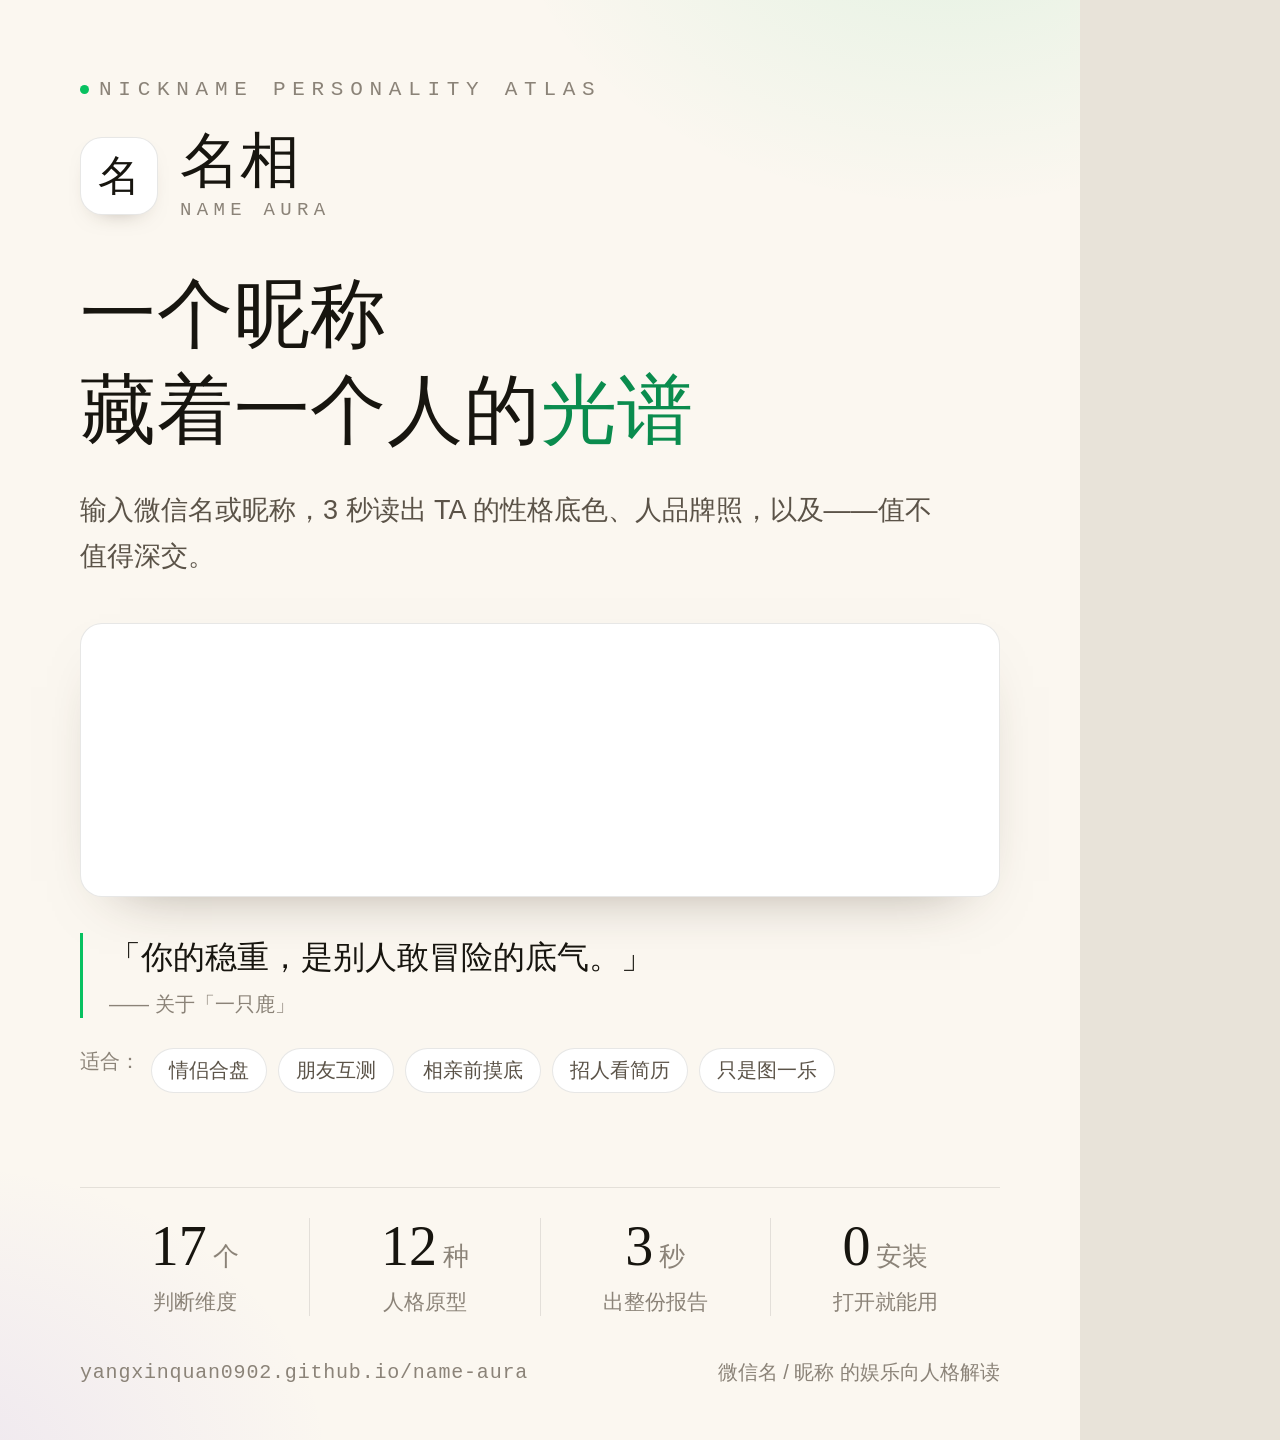
==== promo/cards.html @ cc82b059 "chore: 加入宣传图源文件与生成脚本 - promo/cards.html 六张 1080x1440 宣传图版式 - promo/cap2.js 把结果页单张卡片克隆渲染，避免页面留白 - pro" ====
<!DOCTYPE html>
<html lang="zh-CN">
<head>
<meta charset="UTF-8">
<title>名相 · 宣传图</title>
<link rel="stylesheet" href="promo.css">
</head>
<body>

<section class="card" id="c1">
  <p class="eyebrow"><span class="dot"></span>NICKNAME PERSONALITY ATLAS</p>
  <div class="brandrow" style="margin-top:30px">
    <div class="brandmark">名</div>
    <div class="brandtxt"><b>名相</b><i>NAME AURA</i></div>
  </div>

  <h1 class="h1" style="margin-top:46px">一个昵称<br>藏着一个人的<em>光谱</em></h1>
  <p class="sub" style="margin-top:28px;max-width:860px">输入微信名或昵称，3 秒读出 TA 的性格底色、人品牌照，以及——值不值得深交。</p>

  <div class="shot" style="width:920px;height:274px;margin-top:44px">
    <div class="shot-in" style="--k:.8846"><img src="assets/hero.png" alt=""></div>
  </div>

  <div style="margin-top:36px;padding-left:26px;border-left:3px solid var(--green)">
    <p style="font-family:var(--serif);font-size:32px;line-height:1.5;color:var(--ink)">「你的稳重，是别人敢冒险的底气。」</p>
    <p style="font-size:20px;color:var(--ink3);margin-top:10px">—— 关于「一只鹿」</p>
  </div>

  <div style="margin-top:30px;display:flex;gap:11px;flex-wrap:wrap">
    <span style="font-size:20px;color:var(--ink3)">适合：</span>
    <span style="font-size:20px;color:var(--ink2);background:#fff;border:1px solid var(--line);border-radius:999px;padding:8px 17px">情侣合盘</span>
    <span style="font-size:20px;color:var(--ink2);background:#fff;border:1px solid var(--line);border-radius:999px;padding:8px 17px">朋友互测</span>
    <span style="font-size:20px;color:var(--ink2);background:#fff;border:1px solid var(--line);border-radius:999px;padding:8px 17px">相亲前摸底</span>
    <span style="font-size:20px;color:var(--ink2);background:#fff;border:1px solid var(--line);border-radius:999px;padding:8px 17px">招人看简历</span>
    <span style="font-size:20px;color:var(--ink2);background:#fff;border:1px solid var(--line);border-radius:999px;padding:8px 17px">只是图一乐</span>
  </div>

  <div class="stats" style="margin-top:auto;margin-bottom:124px">
    <div class="stat"><b>17<i>个</i></b><span>判断维度</span></div>
    <div class="stat"><b>12<i>种</i></b><span>人格原型</span></div>
    <div class="stat"><b>3<i>秒</i></b><span>出整份报告</span></div>
    <div class="stat"><b>0<i>安装</i></b><span>打开就能用</span></div>
  </div>

  <div class="foot"><span class="url">yangxinquan0902.github.io/name-aura</span><span>微信名 / 昵称 的娱乐向人格解读</span></div>
</section>

<section class="card" id="c2">
  <p class="eyebrow"><span class="dot"></span>17 DIMENSIONS</p>
  <h2 class="h2" style="margin-top:22px;font-size:50px">不是一句「你很好」<br>是把 17 个维度<em style="font-style:normal;color:var(--green-d)">分开看</em></h2>
  <p class="tagline" style="margin-top:20px">每一份报告都给出具体百分比，而不是一个笼统的标签。</p>

  <div style="margin-top:22px">
    <div class="dimrow">
      <div>
        <h3><span class="no">01</span>DISC 四象</h3>
        <div class="keys"><b>主导力 D</b><b>感染力 I</b><b>稳定力 S</b><b>严谨力 C</b></div>
        <p>看的是你跟世界打交道的方式。主导维度会被明显拉开，不会四个人各占 25%。</p>
      </div>
      <div class="dimshots">
        <div class="shot" style="width:470px;height:108px">
          <div class="shot-in" style="--k:.4519"><img src="assets/disc.png" alt=""></div>
        </div>
      </div>
    </div>

    <div class="dimrow">
      <div>
        <h3><span class="no">02</span>大五人格</h3>
        <div class="keys"><b>开放性</b><b>尽责性</b><b>外向性</b><b>宜人性</b><b>稳定性</b></div>
        <p>雷达图呈现，越靠外越明显。五条轴一起看，才知道一个人的「形状」。</p>
      </div>
      <div class="dimshots">
        <div class="shot" style="width:470px;height:158px">
          <div class="shot-in" style="--k:.4519"><img src="assets/radar.png" alt=""></div>
        </div>
      </div>
    </div>

    <div class="dimrow">
      <div>
        <h3><span class="no">03</span>人品牌照</h3>
        <div class="keys"><b>真诚度</b><b>靠谱指数</b><b>共情力</b><b>边界感</b><b>担当力</b></div>
        <p>能不能深交主要看这五项。它不夸你聪明，只回答「敢不敢把后背交给你」。</p>
      </div>
      <div class="dimshots">
        <div class="shot" style="width:470px;height:150px">
          <div class="shot-in" style="--k:.4519"><img src="assets/moral.png" alt=""></div>
        </div>
      </div>
    </div>

    <div class="dimrow">
      <div>
        <h3><span class="no">04</span>深交潜力</h3>
        <div class="keys"><b>灵魂浓度</b><b>长期主义</b><b>治愈力</b><b>有趣指数</b></div>
        <p>四个指标合成一个「深交指数」，直接给结论：值得投入长期关系，还是先做点头之交。</p>
      </div>
      <div class="dimshots">
        <div class="shot" style="width:470px;height:132px">
          <div class="shot-in" style="--k:.4519"><img src="assets/deep.png" alt=""></div>
        </div>
      </div>
    </div>
  </div>

  <div class="foot"><span class="url">综合魅力值 70–99 · S / A+ / A / B+ / B 五档</span><span>2 / 6</span></div>
</section>

<section class="card" id="c3">
  <p class="eyebrow"><span class="dot"></span>12 ARCHETYPES</p>
  <h2 class="h2" style="margin-top:26px;font-size:56px">主导 × 次要<br>长成<em style="font-style:normal;color:var(--green-d)">你的那一种</em></h2>
  <p class="tagline" style="margin-top:20px">DISC 的主导与次要维度相乘，得到 12 种原型。每种都有自己的动物、关键词和金句。</p>

  <div class="grid12" style="margin-top:38px">
    <div class="arch"><i>🐎</i><b>破晓的光</b><span>D · I</span></div>
    <div class="arch"><i>🎆</i><b>人间烟花</b><span>I · D</span></div>
    <div class="arch"><i>🐂</i><b>沉默的推土机</b><span>D · S</span></div>
    <div class="arch"><i>🐧</i><b>温柔的扩音器</b><span>I · S</span></div>
    <div class="arch"><i>🦅</i><b>冷焰</b><span>D · C</span></div>
    <div class="arch"><i>🦉</i><b>会发光的观察者</b><span>I · C</span></div>
    <div class="arch"><i>🐻</i><b>靠山</b><span>S · D</span></div>
    <div class="arch"><i>🐶</i><b>人形充电宝</b><span>S · I</span></div>
    <div class="arch"><i>🐢</i><b>安静的秩序</b><span>S · C</span></div>
    <div class="arch"><i>🦊</i><b>冷静的操盘手</b><span>C · D</span></div>
    <div class="arch"><i>🐈</i><b>藏在细节里的浪漫</b><span>C · I</span></div>
    <div class="arch"><i>🦌</i><b>守夜人</b><span>C · S</span></div>
  </div>

  <div style="margin-top:38px;background:#fff;border:1px solid var(--line);border-radius:20px;padding:34px 36px">
    <p style="font-family:var(--mono);font-size:19px;letter-spacing:.14em;color:var(--green-d)">每种原型都附带</p>
    <div style="display:flex;gap:14px;margin-top:20px;flex-wrap:wrap">
      <span style="font-size:23px;color:var(--ink2);background:var(--paper);border:1px solid var(--line);border-radius:999px;padding:10px 20px">天赋三连</span>
      <span style="font-size:23px;color:var(--ink2);background:var(--paper);border:1px solid var(--line);border-radius:999px;padding:10px 20px">可爱的小钝角</span>
      <span style="font-size:23px;color:var(--ink2);background:var(--paper);border:1px solid var(--line);border-radius:999px;padding:10px 20px">压力下的反应</span>
      <span style="font-size:23px;color:var(--ink2);background:var(--paper);border:1px solid var(--line);border-radius:999px;padding:10px 20px">适合深交的人</span>
      <span style="font-size:23px;color:var(--ink2);background:var(--paper);border:1px solid var(--line);border-radius:999px;padding:10px 20px">最佳拍档</span>
    </div>
  </div>

  <div style="margin-top:auto;margin-bottom:118px;padding-left:26px;border-left:3px solid var(--green-d)">
    <p style="font-family:var(--serif);font-size:31px;line-height:1.5">「世界很吵，你把日子过成一条直线。」</p>
    <p style="font-size:20px;color:var(--ink3);margin-top:10px">—— 安静的秩序 · 守序者的金句</p>
  </div>

  <div class="foot"><span class="url">按昵称生成，同一昵称永远同一结果</span><span>3 / 6</span></div>
</section>

<section class="card" id="c4">
  <p class="eyebrow"><span class="dot"></span>INTERACTION</p>
  <h2 class="h2" style="margin-top:26px;font-size:56px">5 个细节<br>让人想<em style="font-style:normal;color:var(--green-d)">玩第二遍</em></h2>

  <div style="display:grid;grid-template-columns:440px 1fr;gap:46px;margin-top:40px;align-items:start">
    <div>
      <div class="shot" style="width:440px;height:462px">
        <div class="shot-in" style="--k:.88;--x:-290px;--y:-186px"><img src="assets/scan.png" alt=""></div>
      </div>
      <p style="font-size:20px;color:var(--ink3);margin-top:16px;text-align:center">真实扫描界面：6 步逐条打勾</p>
    </div>

    <div class="plays">
      <div class="play"><div class="pn">01</div><div><b>全屏扫描，6 步打勾</b><p>不是转圈的假 loading，是逐步完成的解读，每一步都在说「我在读什么」。</p></div></div>
      <div class="play"><div class="pn">02</div><div><b>分数滚动，雷达生长</b><p>数字从 0 滚到结果，雷达图逐点撑开，像真的在做一次测量。</p></div></div>
      <div class="play"><div class="pn">03</div><div><b>点小动物会说话</b><p>戳一下原型形象，它会蹦一下，然后悄悄告诉你一句只属于你的话。</p></div></div>
      <div class="play"><div class="pn">04</div><div><b>「再夸我一句」</b><p>点一次换一句彩虹屁，情绪价值给到饱。分数够高还会撒花。</p></div></div>
      <div class="play" style="border-bottom:0"><div class="pn">05</div><div><b>一键生成人格卡</b><p>750×1180 分享图，Canvas 手绘，直接存相册，发朋友圈不用二次编辑。</p></div></div>
    </div>
  </div>

  <div style="margin-top:34px;display:flex;gap:14px;flex-wrap:wrap">
    <span style="font-size:22px;color:var(--ink2);background:#fff;border:1px solid var(--line);border-radius:999px;padding:10px 20px">🎉 高分撒花</span>
    <span style="font-size:22px;color:var(--ink2);background:#fff;border:1px solid var(--line);border-radius:999px;padding:10px 20px">🖼 人格卡下载</span>
    <span style="font-size:22px;color:var(--ink2);background:#fff;border:1px solid var(--line);border-radius:999px;padding:10px 20px">📋 复制文字报告</span>
    <span style="font-size:22px;color:var(--ink2);background:#fff;border:1px solid var(--line);border-radius:999px;padding:10px 20px">💞 双人合盘</span>
    <span style="font-size:22px;color:var(--ink2);background:#fff;border:1px solid var(--line);border-radius:999px;padding:10px 20px">🔗 ?n=昵称 直达</span>
  </div>

  <div class="foot"><span class="url">扫描动画 / 撒花 / 彩虹屁 / 分享卡 / 双人合盘</span><span>4 / 6</span></div>
</section>

<section class="card" id="c5">
  <p class="eyebrow"><span class="dot"></span>CASE STUDIES</p>
  <h2 class="h2" style="margin-top:26px;font-size:56px">真跑出来的四份报告</h2>
  <p class="tagline" style="margin-top:18px">下面每个分数、每个原型都由昵称真实生成，可以照着输入验证。</p>

  <div style="display:flex;flex-direction:column;gap:18px;margin-top:34px">
    <div class="case">
      <div class="sc" style="background:conic-gradient(#07C160 0 86%,#EFEAE0 0)"><b>86</b></div>
      <div>
        <div class="nm"><em>🐢</em>一只鹿</div>
        <div class="ar">安静的秩序 · A 稳定发光</div>
        <div class="meta"><s>主导 S 42%</s><s>深交指数 83</s><s>秩序感 · 长情 · 细节控</s></div>
      </div>
    </div>

    <div class="case">
      <div class="sc" style="background:conic-gradient(#07C160 0 88%,#EFEAE0 0)"><b>88</b></div>
      <div>
        <div class="nm"><em>🐎</em>不吃香菜</div>
        <div class="ar">破晓的光 · A 稳定发光</div>
        <div class="meta"><s>主导 D 37%</s><s>深交指数 86</s><s>行动派 · 天生的召集人</s></div>
      </div>
    </div>

    <div class="case">
      <div class="sc" style="background:conic-gradient(#07C160 0 88%,#EFEAE0 0)"><b>88</b></div>
      <div>
        <div class="nm"><em>🐈</em>Luna</div>
        <div class="ar">藏在细节里的浪漫 · A 稳定发光</div>
        <div class="meta"><s>主导 C 39%</s><s>深交指数 83</s><s>细腻 · 慢热的深情</s></div>
      </div>
    </div>

    <div class="case">
      <div class="sc" style="background:conic-gradient(#07C160 0 78%,#EFEAE0 0)"><b>78</b></div>
      <div>
        <div class="nm"><em>🐶</em>老张</div>
        <div class="ar">人形充电宝 · B 慢热型宝藏</div>
        <div class="meta"><s>主导 S 33%</s><s>深交指数 78</s><s>治愈系 · 默默的热情</s></div>
      </div>
    </div>
  </div>

  <div style="margin-top:auto;margin-bottom:124px;background:#fff;border:1px solid var(--line);border-radius:18px;padding:26px 30px;display:flex;gap:20px;align-items:center">
    <span style="font-family:var(--mono);font-size:19px;color:var(--green-d);letter-spacing:.1em;white-space:nowrap">稳定可复现</span>
    <span style="font-size:22px;color:var(--ink2);line-height:1.6">同一昵称永远得到同一份结果：哈希 + 种子随机，刷新一百次也不会变脸。</span>
  </div>

  <div class="foot"><span class="url">娱乐向解读，不对应任何真实测评结论</span><span>5 / 6</span></div>
</section>

<section class="card" id="c6">
  <p class="eyebrow"><span class="dot"></span>DUO MODE</p>
  <h2 class="h2" style="margin-top:26px;font-size:56px">两个人的名字<br>两种<em style="font-style:normal;color:var(--purple)">节奏</em></h2>
  <p class="tagline" style="margin-top:18px">把两段光谱放在一起，看到你们相处的形状。</p>

  <div class="shot" style="width:920px;height:244px;margin-top:34px">
    <div class="shot-in" style="--k:1;--x:-95px;--y:-588px"><img src="assets/duo.png" alt=""></div>
  </div>

  <div style="display:grid;grid-template-columns:repeat(3,1fr);gap:18px;margin-top:30px">
    <div style="background:#fff;border:1px solid var(--line);border-radius:16px;padding:24px">
      <b style="font-size:24px">你们的高光时刻</b>
      <p style="font-size:20px;color:var(--ink2);margin-top:10px;line-height:1.55">一个眼神就能接住彼此的梗。</p>
    </div>
    <div style="background:#fff;border:1px solid var(--line);border-radius:16px;padding:24px">
      <b style="font-size:24px">需要留意的地方</b>
      <p style="font-size:20px;color:var(--ink2);margin-top:10px;line-height:1.55">同频也可能是同盲区，得有人先出来。</p>
    </div>
    <div style="background:#fff;border:1px solid var(--line);border-radius:16px;padding:24px">
      <b style="font-size:24px">一句实话</b>
      <p style="font-size:20px;color:var(--ink2);margin-top:10px;line-height:1.55">留一点点不同给对方。</p>
    </div>
  </div>

  <div style="margin-top:34px;display:grid;grid-template-columns:repeat(3,1fr);gap:18px">
    <div style="border-left:3px solid var(--green);padding-left:18px">
      <b style="font-family:var(--mono);font-size:26px;color:var(--green-d)">90+</b>
      <p style="font-size:21px;color:var(--ink2);margin-top:6px">同频共振 · 不用解释就懂</p>
    </div>
    <div style="border-left:3px solid var(--purple);padding-left:18px">
      <b style="font-family:var(--mono);font-size:26px;color:var(--purple)">75–89</b>
      <p style="font-size:21px;color:var(--ink2);margin-top:6px">互补型 · 各有所长</p>
    </div>
    <div style="border-left:3px solid #C9A227;padding-left:18px">
      <b style="font-family:var(--mono);font-size:26px;color:#8A6D1F">60–74</b>
      <p style="font-size:21px;color:var(--ink2);margin-top:6px">节奏不同 · 需要磨合</p>
    </div>
  </div>

  <div class="steps" style="margin-top:auto;margin-bottom:128px">
    <div class="step"><b>STEP 01</b><h4>输入昵称</h4><p>微信名、备注名、外号都算。</p></div>
    <div class="step"><b>STEP 02</b><h4>3 秒出报告</h4><p>17 个维度一次给全。</p></div>
    <div class="step"><b>STEP 03</b><h4>分享或合盘</h4><p>存张人格卡，或算匹配度。</p></div>
  </div>

  <div class="foot"><span class="url">yangxinquan0902.github.io/name-aura</span><span>无需安装 · 无需登录 · 免费</span></div>
</section>

<script>
  const q = new URLSearchParams(location.search);
  const cards = document.querySelectorAll('.card');
  if (q.get('all')) cards.forEach(c => c.classList.add('on'));
  else {
    const n = Number(q.get('c') || 1);
    if (cards[n - 1]) cards[n - 1].classList.add('on');
  }
</script>
</body>
</html>
---- promo/promo.css ----
:root{
  --paper:#FBF7F0;
  --ink:#17150F;
  --ink2:#5B5348;
  --ink3:#8B8378;
  --green:#07C160;
  --green-d:#0A8C4E;
  --purple:#7C5CE6;
  --coral:#E86A8A;
  --line:rgba(23,21,15,.10);
  --sans:"PingFang SC","Microsoft YaHei","Hiragino Sans GB",sans-serif;
  --serif:"Songti SC","SimSun","Georgia",serif;
  --mono:"SF Mono",Consolas,"Courier New",monospace;
}
*{margin:0;padding:0;box-sizing:border-box;}
body{background:#E8E3D9;font-family:var(--sans);color:var(--ink);-webkit-font-smoothing:antialiased;}
.card{
  display:none;
  width:1080px;height:1440px;position:relative;overflow:hidden;
  background:var(--paper);
  padding:78px 80px 0;
  flex-direction:column;
}
.card.on{display:flex;}
.card::before{
  content:"";position:absolute;inset:0;pointer-events:none;
  background:
    radial-gradient(720px 520px at 88% -8%, rgba(7,193,96,.10), transparent 62%),
    radial-gradient(620px 480px at -6% 102%, rgba(124,92,230,.10), transparent 64%);
}
.card>*{position:relative;}

.eyebrow{font-family:var(--mono);font-size:21px;letter-spacing:.32em;color:var(--ink3);text-transform:uppercase;}
.rule{height:1px;background:var(--line);}
.h1{font-family:var(--serif);font-size:76px;line-height:1.26;letter-spacing:.01em;font-weight:400;}
.h1 em{font-style:normal;color:var(--green-d);}
.h2{font-family:var(--serif);font-size:62px;line-height:1.3;font-weight:400;}
.sub{font-size:27px;line-height:1.72;color:var(--ink2);}
.tagline{font-size:24px;color:var(--ink3);}

.brandrow{display:flex;align-items:center;gap:22px;}
.brandmark{
  width:78px;height:78px;border-radius:22px;display:grid;place-items:center;
  background:#fff;border:1px solid var(--line);
  font-family:var(--serif);font-size:42px;color:var(--ink);
  box-shadow:0 10px 24px -18px rgba(60,45,30,.55);
}
.brandtxt b{display:block;font-family:var(--serif);font-size:60px;font-weight:400;line-height:1;}
.brandtxt i{display:block;font-family:var(--mono);font-style:normal;font-size:19px;letter-spacing:.28em;color:var(--ink3);margin-top:8px;}

.shot{position:relative;overflow:hidden;border-radius:22px;border:1px solid var(--line);background:#fff;
  box-shadow:0 24px 60px -40px rgba(60,45,30,.55);}
.shot-in{position:absolute;transform:scale(var(--k));transform-origin:top left;left:calc(var(--x,0px) * var(--k));top:calc(var(--y) * var(--k));}
.shot-in img{display:block;width:1120px;}

.stats{display:flex;gap:0;border-top:1px solid var(--line);padding-top:30px;}
.stat{flex:1;text-align:center;border-right:1px solid var(--line);}
.stat:last-child{border-right:0;}
.stat b{display:block;font-family:var(--serif);font-size:56px;font-weight:400;line-height:1;}
.stat b i{font-style:normal;font-size:26px;color:var(--ink3);margin-left:6px;}
.stat span{display:block;font-size:21px;color:var(--ink3);margin-top:14px;}

.foot{
  position:absolute;left:80px;right:80px;bottom:54px;
  display:flex;justify-content:space-between;align-items:center;
  font-size:20px;color:var(--ink3);
}
.foot .url{font-family:var(--mono);letter-spacing:.04em;}
.dot{display:inline-block;width:9px;height:9px;border-radius:50%;background:var(--green);margin-right:10px;vertical-align:middle;}

/* 维度行 */
.dimrow{display:grid;grid-template-columns:1fr 470px;gap:34px;align-items:center;padding:17px 0;border-bottom:1px solid var(--line);}
.dimrow:last-of-type{border-bottom:0;}
.dimrow h3{font-size:27px;font-weight:500;display:flex;align-items:center;gap:16px;}
.dimrow h3 .no{font-family:var(--mono);font-size:20px;color:var(--green-d);letter-spacing:.1em;}
.dimrow p{font-size:20.5px;line-height:1.55;color:var(--ink2);margin-top:10px;}
.dimrow .keys{display:flex;flex-wrap:wrap;gap:9px;margin-top:12px;}
.dimrow .keys b{font-weight:400;font-size:17px;color:var(--ink2);background:#fff;border:1px solid var(--line);border-radius:999px;padding:6px 13px;}
.dimshots{display:flex;flex-direction:column;gap:18px;}

/* 原型网格 */
.grid12{display:grid;grid-template-columns:repeat(4,1fr);gap:18px;margin-top:14px;}
.arch{background:#fff;border:1px solid var(--line);border-radius:18px;padding:22px 20px;height:150px;display:flex;flex-direction:column;justify-content:flex-end;
  box-shadow:0 12px 30px -26px rgba(60,45,30,.5);}
.arch i{font-style:normal;font-size:36px;line-height:1;display:block;}
.arch b{display:block;font-size:24px;font-weight:500;margin-top:12px;line-height:1.25;}
.arch span{display:block;font-family:var(--mono);font-size:16px;color:var(--ink3);margin-top:6px;letter-spacing:.08em;}

/* 玩法列表 */
.plays{display:flex;flex-direction:column;gap:0;flex:1;}
.play{display:flex;gap:20px;padding:24px 0;border-bottom:1px solid var(--line);}
.play:first-child{padding-top:0;}
.play .pn{flex:0 0 52px;height:52px;border-radius:50%;background:#fff;border:1px solid var(--line);
  display:grid;place-items:center;font-family:var(--mono);font-size:21px;color:var(--green-d);}
.play b{font-size:27px;font-weight:500;}
.play p{font-size:22px;line-height:1.6;color:var(--ink2);margin-top:8px;}

/* 案例 */
.case{background:#fff;border:1px solid var(--line);border-radius:20px;padding:24px 26px;display:grid;
  grid-template-columns:104px 1fr;gap:22px;align-items:center;box-shadow:0 14px 34px -28px rgba(60,45,30,.5);}
.case .sc{width:104px;height:104px;border-radius:50%;display:grid;place-items:center;position:relative;}
.case .sc b{width:86px;height:86px;border-radius:50%;background:#fff;display:grid;place-items:center;
  font-family:var(--serif);font-size:36px;font-weight:400;}
.case .nm{font-size:27px;font-weight:500;display:flex;align-items:center;gap:12px;}
.case .nm em{font-style:normal;font-size:30px;}
.case .ar{font-size:22px;color:var(--green-d);margin-top:8px;}
.case .meta{display:flex;gap:10px;margin-top:12px;flex-wrap:wrap;}
.case .meta s{text-decoration:none;font-family:var(--mono);font-size:18px;color:var(--ink2);
  background:var(--paper);border:1px solid var(--line);border-radius:999px;padding:6px 14px;}

/* 步骤 */
.steps{display:flex;gap:22px;}
.step{flex:1;background:#fff;border:1px solid var(--line);border-radius:18px;padding:26px 24px;}
.step b{font-family:var(--mono);font-size:19px;color:var(--green-d);letter-spacing:.1em;}
.step h4{font-size:26px;font-weight:500;margin-top:14px;}
.step p{font-size:21px;color:var(--ink2);margin-top:10px;line-height:1.55;}
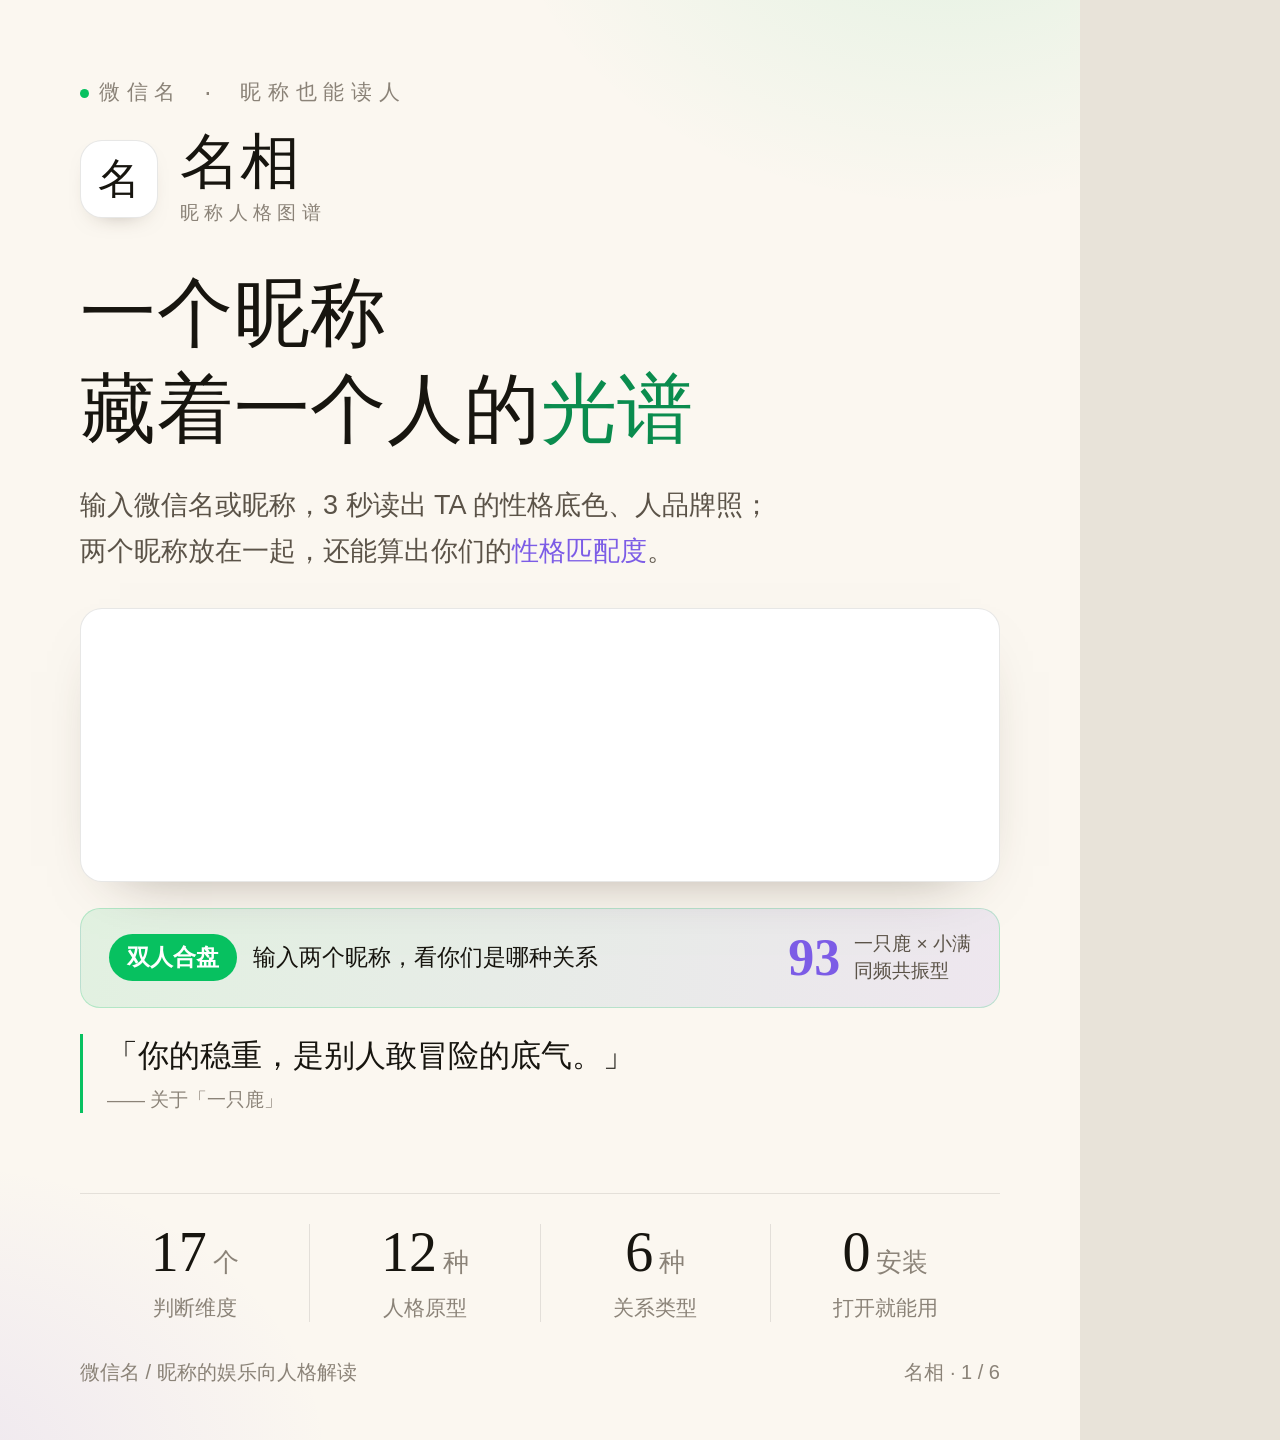
==== commit f677ce53: "fix(promo): 去英文标识与仓库地址，修正所有截图裁切 - 主图/尾图底部不再出现仓库地址 - logo 与页眉眉标全部改为中文 - 截图容器改为按素材原始宽度缩放，横向不再出画（主图右侧不再" ====
--- a/promo/cards.html
+++ b/promo/cards.html
@@ -8,45 +8,47 @@
 <body>
 
 <section class="card" id="c1">
-  <p class="eyebrow"><span class="dot"></span>NICKNAME PERSONALITY ATLAS</p>
-  <div class="brandrow" style="margin-top:30px">
+  <p class="eyebrow"><span class="dot"></span>微信名 · 昵称也能读人</p>
+  <div class="brandrow" style="margin-top:26px">
     <div class="brandmark">名</div>
-    <div class="brandtxt"><b>名相</b><i>NAME AURA</i></div>
-  </div>
-
-  <h1 class="h1" style="margin-top:46px">一个昵称<br>藏着一个人的<em>光谱</em></h1>
-  <p class="sub" style="margin-top:28px;max-width:860px">输入微信名或昵称，3 秒读出 TA 的性格底色、人品牌照，以及——值不值得深交。</p>
-
-  <div class="shot" style="width:920px;height:274px;margin-top:44px">
-    <div class="shot-in" style="--k:.8846"><img src="assets/hero.png" alt=""></div>
-  </div>
-
-  <div style="margin-top:36px;padding-left:26px;border-left:3px solid var(--green)">
-    <p style="font-family:var(--serif);font-size:32px;line-height:1.5;color:var(--ink)">「你的稳重，是别人敢冒险的底气。」</p>
-    <p style="font-size:20px;color:var(--ink3);margin-top:10px">—— 关于「一只鹿」</p>
-  </div>
-
-  <div style="margin-top:30px;display:flex;gap:11px;flex-wrap:wrap">
-    <span style="font-size:20px;color:var(--ink3)">适合：</span>
-    <span style="font-size:20px;color:var(--ink2);background:#fff;border:1px solid var(--line);border-radius:999px;padding:8px 17px">情侣合盘</span>
-    <span style="font-size:20px;color:var(--ink2);background:#fff;border:1px solid var(--line);border-radius:999px;padding:8px 17px">朋友互测</span>
-    <span style="font-size:20px;color:var(--ink2);background:#fff;border:1px solid var(--line);border-radius:999px;padding:8px 17px">相亲前摸底</span>
-    <span style="font-size:20px;color:var(--ink2);background:#fff;border:1px solid var(--line);border-radius:999px;padding:8px 17px">招人看简历</span>
-    <span style="font-size:20px;color:var(--ink2);background:#fff;border:1px solid var(--line);border-radius:999px;padding:8px 17px">只是图一乐</span>
-  </div>
-
-  <div class="stats" style="margin-top:auto;margin-bottom:124px">
+    <div class="brandtxt"><b>名相</b><i>昵称人格图谱</i></div>
+  </div>
+
+  <h1 class="h1" style="margin-top:40px">一个昵称<br>藏着一个人的<em>光谱</em></h1>
+  <p class="sub" style="margin-top:24px;max-width:880px">输入微信名或昵称，3 秒读出 TA 的性格底色、人品牌照；<br>两个昵称放在一起，还能算出你们的<em style="font-style:normal;color:var(--purple)">性格匹配度</em>。</p>
+
+  <div class="shot" style="width:920px;height:274px;margin-top:34px">
+    <div class="shot-in" style="--iw:1040px;--k:.8835"><img src="assets/hero.png" alt=""></div>
+  </div>
+
+  <div class="duostrip">
+    <div class="dl">
+      <b>双人合盘</b>
+      <p>输入两个昵称，看你们是哪种关系</p>
+    </div>
+    <div class="dr">
+      <b>93</b>
+      <span>一只鹿 × 小满<br>同频共振型</span>
+    </div>
+  </div>
+
+  <div style="margin-top:26px;padding-left:24px;border-left:3px solid var(--green)">
+    <p style="font-family:var(--serif);font-size:31px;line-height:1.45">「你的稳重，是别人敢冒险的底气。」</p>
+    <p style="font-size:19px;color:var(--ink3);margin-top:8px">—— 关于「一只鹿」</p>
+  </div>
+
+  <div class="stats" style="margin-top:auto;margin-bottom:118px">
     <div class="stat"><b>17<i>个</i></b><span>判断维度</span></div>
     <div class="stat"><b>12<i>种</i></b><span>人格原型</span></div>
-    <div class="stat"><b>3<i>秒</i></b><span>出整份报告</span></div>
+    <div class="stat"><b>6<i>种</i></b><span>关系类型</span></div>
     <div class="stat"><b>0<i>安装</i></b><span>打开就能用</span></div>
   </div>
 
-  <div class="foot"><span class="url">yangxinquan0902.github.io/name-aura</span><span>微信名 / 昵称 的娱乐向人格解读</span></div>
+  <div class="foot"><span>微信名 / 昵称的娱乐向人格解读</span><span>名相 · 1 / 6</span></div>
 </section>
 
 <section class="card" id="c2">
-  <p class="eyebrow"><span class="dot"></span>17 DIMENSIONS</p>
+  <p class="eyebrow"><span class="dot"></span>十七个判断维度</p>
   <h2 class="h2" style="margin-top:22px;font-size:50px">不是一句「你很好」<br>是把 17 个维度<em style="font-style:normal;color:var(--green-d)">分开看</em></h2>
   <p class="tagline" style="margin-top:20px">每一份报告都给出具体百分比，而不是一个笼统的标签。</p>
 
@@ -58,8 +60,8 @@
         <p>看的是你跟世界打交道的方式。主导维度会被明显拉开，不会四个人各占 25%。</p>
       </div>
       <div class="dimshots">
-        <div class="shot" style="width:470px;height:108px">
-          <div class="shot-in" style="--k:.4519"><img src="assets/disc.png" alt=""></div>
+        <div class="shot" style="width:470px;height:107px">
+          <div class="shot-in" style="--iw:1040px;--k:.4519231"><img src="assets/disc.png" alt=""></div>
         </div>
       </div>
     </div>
@@ -71,8 +73,8 @@
         <p>雷达图呈现，越靠外越明显。五条轴一起看，才知道一个人的「形状」。</p>
       </div>
       <div class="dimshots">
-        <div class="shot" style="width:470px;height:158px">
-          <div class="shot-in" style="--k:.4519"><img src="assets/radar.png" alt=""></div>
+        <div class="shot" style="width:470px;height:204px">
+          <div class="shot-in" style="--iw:1040px;--k:.4519231"><img src="assets/radar.png" alt=""></div>
         </div>
       </div>
     </div>
@@ -84,8 +86,8 @@
         <p>能不能深交主要看这五项。它不夸你聪明，只回答「敢不敢把后背交给你」。</p>
       </div>
       <div class="dimshots">
-        <div class="shot" style="width:470px;height:150px">
-          <div class="shot-in" style="--k:.4519"><img src="assets/moral.png" alt=""></div>
+        <div class="shot" style="width:470px;height:163px">
+          <div class="shot-in" style="--iw:1040px;--k:.4519231"><img src="assets/moral.png" alt=""></div>
         </div>
       </div>
     </div>
@@ -97,20 +99,20 @@
         <p>四个指标合成一个「深交指数」，直接给结论：值得投入长期关系，还是先做点头之交。</p>
       </div>
       <div class="dimshots">
-        <div class="shot" style="width:470px;height:132px">
-          <div class="shot-in" style="--k:.4519"><img src="assets/deep.png" alt=""></div>
-        </div>
-      </div>
-    </div>
-  </div>
-
-  <div class="foot"><span class="url">综合魅力值 70–99 · S / A+ / A / B+ / B 五档</span><span>2 / 6</span></div>
+        <div class="shot" style="width:470px;height:145px">
+          <div class="shot-in" style="--iw:1040px;--k:.4519231"><img src="assets/deep.png" alt=""></div>
+        </div>
+      </div>
+    </div>
+  </div>
+
+  <div class="foot"><span>综合魅力值 70–99 · S / A+ / A / B+ / B 五档</span><span>2 / 6</span></div>
 </section>
 
 <section class="card" id="c3">
-  <p class="eyebrow"><span class="dot"></span>12 ARCHETYPES</p>
+  <p class="eyebrow"><span class="dot"></span>十二种人格原型</p>
   <h2 class="h2" style="margin-top:26px;font-size:56px">主导 × 次要<br>长成<em style="font-style:normal;color:var(--green-d)">你的那一种</em></h2>
-  <p class="tagline" style="margin-top:20px">DISC 的主导与次要维度相乘，得到 12 种原型。每种都有自己的动物、关键词和金句。</p>
+  <p class="tagline" style="margin-top:20px">DISC 主导 × 次要 = 12 种原型，每种都有自己的动物、关键词、金句</p>
 
   <div class="grid12" style="margin-top:38px">
     <div class="arch"><i>🐎</i><b>破晓的光</b><span>D · I</span></div>
@@ -130,11 +132,11 @@
   <div style="margin-top:38px;background:#fff;border:1px solid var(--line);border-radius:20px;padding:34px 36px">
     <p style="font-family:var(--mono);font-size:19px;letter-spacing:.14em;color:var(--green-d)">每种原型都附带</p>
     <div style="display:flex;gap:14px;margin-top:20px;flex-wrap:wrap">
-      <span style="font-size:23px;color:var(--ink2);background:var(--paper);border:1px solid var(--line);border-radius:999px;padding:10px 20px">天赋三连</span>
-      <span style="font-size:23px;color:var(--ink2);background:var(--paper);border:1px solid var(--line);border-radius:999px;padding:10px 20px">可爱的小钝角</span>
-      <span style="font-size:23px;color:var(--ink2);background:var(--paper);border:1px solid var(--line);border-radius:999px;padding:10px 20px">压力下的反应</span>
-      <span style="font-size:23px;color:var(--ink2);background:var(--paper);border:1px solid var(--line);border-radius:999px;padding:10px 20px">适合深交的人</span>
-      <span style="font-size:23px;color:var(--ink2);background:var(--paper);border:1px solid var(--line);border-radius:999px;padding:10px 20px">最佳拍档</span>
+      <span style="font-size:21px;color:var(--ink2);background:var(--paper);border:1px solid var(--line);border-radius:999px;padding:9px 17px">天赋三连</span>
+      <span style="font-size:21px;color:var(--ink2);background:var(--paper);border:1px solid var(--line);border-radius:999px;padding:9px 17px">可爱的小钝角</span>
+      <span style="font-size:21px;color:var(--ink2);background:var(--paper);border:1px solid var(--line);border-radius:999px;padding:9px 17px">压力下的反应</span>
+      <span style="font-size:21px;color:var(--ink2);background:var(--paper);border:1px solid var(--line);border-radius:999px;padding:9px 17px">适合深交的人</span>
+      <span style="font-size:21px;color:var(--ink2);background:var(--paper);border:1px solid var(--line);border-radius:999px;padding:9px 17px">最佳拍档</span>
     </div>
   </div>
 
@@ -143,44 +145,44 @@
     <p style="font-size:20px;color:var(--ink3);margin-top:10px">—— 安静的秩序 · 守序者的金句</p>
   </div>
 
-  <div class="foot"><span class="url">按昵称生成，同一昵称永远同一结果</span><span>3 / 6</span></div>
+  <div class="foot"><span>按昵称生成，同一昵称永远同一结果</span><span>3 / 6</span></div>
 </section>
 
 <section class="card" id="c4">
-  <p class="eyebrow"><span class="dot"></span>INTERACTION</p>
+  <p class="eyebrow"><span class="dot"></span>交互玩法</p>
   <h2 class="h2" style="margin-top:26px;font-size:56px">5 个细节<br>让人想<em style="font-style:normal;color:var(--green-d)">玩第二遍</em></h2>
 
   <div style="display:grid;grid-template-columns:440px 1fr;gap:46px;margin-top:40px;align-items:start">
     <div>
-      <div class="shot" style="width:440px;height:462px">
-        <div class="shot-in" style="--k:.88;--x:-290px;--y:-186px"><img src="assets/scan.png" alt=""></div>
+      <div class="shot" style="width:440px;height:560px">
+        <div class="shot-in" style="--iw:1120px;--k:1;--x:-319px;--y:-145px"><img src="assets/scan.png" alt=""></div>
       </div>
       <p style="font-size:20px;color:var(--ink3);margin-top:16px;text-align:center">真实扫描界面：6 步逐条打勾</p>
     </div>
 
     <div class="plays">
-      <div class="play"><div class="pn">01</div><div><b>全屏扫描，6 步打勾</b><p>不是转圈的假 loading，是逐步完成的解读，每一步都在说「我在读什么」。</p></div></div>
+      <div class="play"><div class="pn">01</div><div><b>全屏扫描，6 步打勾</b><p>不是转圈的假加载，是逐步完成的解读，每一步都在说「我在读什么」。</p></div></div>
       <div class="play"><div class="pn">02</div><div><b>分数滚动，雷达生长</b><p>数字从 0 滚到结果，雷达图逐点撑开，像真的在做一次测量。</p></div></div>
       <div class="play"><div class="pn">03</div><div><b>点小动物会说话</b><p>戳一下原型形象，它会蹦一下，然后悄悄告诉你一句只属于你的话。</p></div></div>
       <div class="play"><div class="pn">04</div><div><b>「再夸我一句」</b><p>点一次换一句彩虹屁，情绪价值给到饱。分数够高还会撒花。</p></div></div>
-      <div class="play" style="border-bottom:0"><div class="pn">05</div><div><b>一键生成人格卡</b><p>750×1180 分享图，Canvas 手绘，直接存相册，发朋友圈不用二次编辑。</p></div></div>
+      <div class="play" style="border-bottom:0"><div class="pn">05</div><div><b>一键生成人格卡</b><p>750×1180 分享图，浏览器直接绘制，存相册，发朋友圈不用二次编辑。</p></div></div>
     </div>
   </div>
 
   <div style="margin-top:34px;display:flex;gap:14px;flex-wrap:wrap">
-    <span style="font-size:22px;color:var(--ink2);background:#fff;border:1px solid var(--line);border-radius:999px;padding:10px 20px">🎉 高分撒花</span>
-    <span style="font-size:22px;color:var(--ink2);background:#fff;border:1px solid var(--line);border-radius:999px;padding:10px 20px">🖼 人格卡下载</span>
-    <span style="font-size:22px;color:var(--ink2);background:#fff;border:1px solid var(--line);border-radius:999px;padding:10px 20px">📋 复制文字报告</span>
-    <span style="font-size:22px;color:var(--ink2);background:#fff;border:1px solid var(--line);border-radius:999px;padding:10px 20px">💞 双人合盘</span>
-    <span style="font-size:22px;color:var(--ink2);background:#fff;border:1px solid var(--line);border-radius:999px;padding:10px 20px">🔗 ?n=昵称 直达</span>
-  </div>
-
-  <div class="foot"><span class="url">扫描动画 / 撒花 / 彩虹屁 / 分享卡 / 双人合盘</span><span>4 / 6</span></div>
+    <span style="font-size:21px;color:var(--ink2);background:#fff;border:1px solid var(--line);border-radius:999px;padding:9px 17px">🎉 高分撒花</span>
+    <span style="font-size:21px;color:var(--ink2);background:#fff;border:1px solid var(--line);border-radius:999px;padding:9px 17px">🖼 人格卡</span>
+    <span style="font-size:21px;color:var(--ink2);background:#fff;border:1px solid var(--line);border-radius:999px;padding:9px 17px">📋 文字报告</span>
+    <span style="font-size:21px;color:var(--ink2);background:#fff;border:1px solid var(--line);border-radius:999px;padding:9px 17px">💞 双人合盘</span>
+    <span style="font-size:21px;color:var(--ink2);background:#fff;border:1px solid var(--line);border-radius:999px;padding:9px 17px">🔗 昵称直达</span>
+  </div>
+
+  <div class="foot"><span>扫描动画 / 撒花 / 彩虹屁 / 分享卡 / 双人合盘</span><span>4 / 6</span></div>
 </section>
 
 <section class="card" id="c5">
-  <p class="eyebrow"><span class="dot"></span>CASE STUDIES</p>
-  <h2 class="h2" style="margin-top:26px;font-size:56px">真跑出来的四份报告</h2>
+  <p class="eyebrow"><span class="dot"></span>真实案例</p>
+  <h2 class="h2" style="margin-top:26px;font-size:56px">真跑出来的五份报告</h2>
   <p class="tagline" style="margin-top:18px">下面每个分数、每个原型都由昵称真实生成，可以照着输入验证。</p>
 
   <div style="display:flex;flex-direction:column;gap:18px;margin-top:34px">
@@ -219,6 +221,15 @@
         <div class="meta"><s>主导 S 33%</s><s>深交指数 78</s><s>治愈系 · 默默的热情</s></div>
       </div>
     </div>
+
+    <div class="case">
+      <div class="sc" style="background:conic-gradient(#07C160 0 90%,#EFEAE0 0)"><b>90</b></div>
+      <div>
+        <div class="nm"><em>🦊</em>风与海</div>
+        <div class="ar">冷静的操盘手 · A+ 高浓度人格</div>
+        <div class="meta"><s>主导 C 39%</s><s>深交指数 85</s><s>战略脑 · 沉得住气</s></div>
+      </div>
+    </div>
   </div>
 
   <div style="margin-top:auto;margin-bottom:124px;background:#fff;border:1px solid var(--line);border-radius:18px;padding:26px 30px;display:flex;gap:20px;align-items:center">
@@ -226,55 +237,36 @@
     <span style="font-size:22px;color:var(--ink2);line-height:1.6">同一昵称永远得到同一份结果：哈希 + 种子随机，刷新一百次也不会变脸。</span>
   </div>
 
-  <div class="foot"><span class="url">娱乐向解读，不对应任何真实测评结论</span><span>5 / 6</span></div>
+  <div class="foot"><span>娱乐向解读，不对应任何真实测评结论</span><span>5 / 6</span></div>
 </section>
 
 <section class="card" id="c6">
-  <p class="eyebrow"><span class="dot"></span>DUO MODE</p>
-  <h2 class="h2" style="margin-top:26px;font-size:56px">两个人的名字<br>两种<em style="font-style:normal;color:var(--purple)">节奏</em></h2>
-  <p class="tagline" style="margin-top:18px">把两段光谱放在一起，看到你们相处的形状。</p>
-
-  <div class="shot" style="width:920px;height:244px;margin-top:34px">
-    <div class="shot-in" style="--k:1;--x:-95px;--y:-588px"><img src="assets/duo.png" alt=""></div>
-  </div>
-
-  <div style="display:grid;grid-template-columns:repeat(3,1fr);gap:18px;margin-top:30px">
-    <div style="background:#fff;border:1px solid var(--line);border-radius:16px;padding:24px">
-      <b style="font-size:24px">你们的高光时刻</b>
-      <p style="font-size:20px;color:var(--ink2);margin-top:10px;line-height:1.55">一个眼神就能接住彼此的梗。</p>
-    </div>
-    <div style="background:#fff;border:1px solid var(--line);border-radius:16px;padding:24px">
-      <b style="font-size:24px">需要留意的地方</b>
-      <p style="font-size:20px;color:var(--ink2);margin-top:10px;line-height:1.55">同频也可能是同盲区，得有人先出来。</p>
-    </div>
-    <div style="background:#fff;border:1px solid var(--line);border-radius:16px;padding:24px">
-      <b style="font-size:24px">一句实话</b>
-      <p style="font-size:20px;color:var(--ink2);margin-top:10px;line-height:1.55">留一点点不同给对方。</p>
-    </div>
-  </div>
-
-  <div style="margin-top:34px;display:grid;grid-template-columns:repeat(3,1fr);gap:18px">
-    <div style="border-left:3px solid var(--green);padding-left:18px">
-      <b style="font-family:var(--mono);font-size:26px;color:var(--green-d)">90+</b>
-      <p style="font-size:21px;color:var(--ink2);margin-top:6px">同频共振 · 不用解释就懂</p>
-    </div>
-    <div style="border-left:3px solid var(--purple);padding-left:18px">
-      <b style="font-family:var(--mono);font-size:26px;color:var(--purple)">75–89</b>
-      <p style="font-size:21px;color:var(--ink2);margin-top:6px">互补型 · 各有所长</p>
-    </div>
-    <div style="border-left:3px solid #C9A227;padding-left:18px">
-      <b style="font-family:var(--mono);font-size:26px;color:#8A6D1F">60–74</b>
-      <p style="font-size:21px;color:var(--ink2);margin-top:6px">节奏不同 · 需要磨合</p>
-    </div>
-  </div>
-
-  <div class="steps" style="margin-top:auto;margin-bottom:128px">
-    <div class="step"><b>STEP 01</b><h4>输入昵称</h4><p>微信名、备注名、外号都算。</p></div>
-    <div class="step"><b>STEP 02</b><h4>3 秒出报告</h4><p>17 个维度一次给全。</p></div>
-    <div class="step"><b>STEP 03</b><h4>分享或合盘</h4><p>存张人格卡，或算匹配度。</p></div>
-  </div>
-
-  <div class="foot"><span class="url">yangxinquan0902.github.io/name-aura</span><span>无需安装 · 无需登录 · 免费</span></div>
+  <p class="eyebrow"><span class="dot"></span>双人合盘</p>
+  <h2 class="h2" style="margin-top:26px;font-size:56px">两个人合不合<br>看<em style="font-style:normal;color:var(--purple)">性格匹配度</em></h2>
+  <p class="tagline" style="margin-top:18px">输入两个昵称，3 秒出匹配分：不是星座，是性格数据算出来的。</p>
+
+  <div class="shot" style="width:920px;height:578px;margin-top:30px;border-radius:18px">
+    <div class="shot-in" style="--iw:1120px;--k:.92;--x:-36.6px;--y:0px"><img src="assets/duo.png" alt=""></div>
+  </div>
+
+  <div class="tiers" style="margin-top:26px">
+    <div class="tier"><b style="color:var(--green-d)">90+</b><span>同频共振 · 不用解释就懂</span></div>
+    <div class="tier"><b style="color:var(--purple)">75–89</b><span>互补型 · 各有所长</span></div>
+    <div class="tier"><b style="color:#8A6D1F">60–74</b><span>节奏不同 · 需要磨合</span></div>
+  </div>
+
+  <p style="margin-top:24px;font-size:20px;color:var(--ink3);letter-spacing:.04em">除了分数，还会给出关系类型、你们的高光时刻、需要留意的地方</p>
+
+  <div class="ptypes">
+    <div class="ptype"><i>🫧</i><b>同频共振型</b></div>
+    <div class="ptype"><i>⚙️</i><b>互补齿轮型</b></div>
+    <div class="ptype"><i>🌿</i><b>互相治愈型</b></div>
+    <div class="ptype"><i>✨</i><b>欢喜冤家型</b></div>
+    <div class="ptype"><i>🪵</i><b>长期主义型</b></div>
+    <div class="ptype"><i>🌱</i><b>互相成就型</b></div>
+  </div>
+
+  <div class="foot"><span>无需安装 · 无需登录 · 免费</span><span>名相 · 6 / 6</span></div>
 </section>
 
 <script>
--- a/promo/promo.css
+++ b/promo/promo.css
@@ -50,8 +50,8 @@
 
 .shot{position:relative;overflow:hidden;border-radius:22px;border:1px solid var(--line);background:#fff;
   box-shadow:0 24px 60px -40px rgba(60,45,30,.55);}
-.shot-in{position:absolute;transform:scale(var(--k));transform-origin:top left;left:calc(var(--x,0px) * var(--k));top:calc(var(--y) * var(--k));}
-.shot-in img{display:block;width:1120px;}
+.shot-in{position:absolute;transform:scale(var(--k));transform-origin:top left;left:var(--x,0px);top:var(--y,0px);}
+.shot-in img{display:block;width:var(--iw,1120px);}
 
 .stats{display:flex;gap:0;border-top:1px solid var(--line);padding-top:30px;}
 .stat{flex:1;text-align:center;border-right:1px solid var(--line);}
@@ -69,7 +69,7 @@
 .dot{display:inline-block;width:9px;height:9px;border-radius:50%;background:var(--green);margin-right:10px;vertical-align:middle;}
 
 /* 维度行 */
-.dimrow{display:grid;grid-template-columns:1fr 470px;gap:34px;align-items:center;padding:17px 0;border-bottom:1px solid var(--line);}
+.dimrow{display:grid;grid-template-columns:1fr 470px;gap:34px;align-items:center;padding:33px 0;border-bottom:1px solid var(--line);}
 .dimrow:last-of-type{border-bottom:0;}
 .dimrow h3{font-size:27px;font-weight:500;display:flex;align-items:center;gap:16px;}
 .dimrow h3 .no{font-family:var(--mono);font-size:20px;color:var(--green-d);letter-spacing:.1em;}
@@ -80,15 +80,15 @@
 
 /* 原型网格 */
 .grid12{display:grid;grid-template-columns:repeat(4,1fr);gap:18px;margin-top:14px;}
-.arch{background:#fff;border:1px solid var(--line);border-radius:18px;padding:22px 20px;height:150px;display:flex;flex-direction:column;justify-content:flex-end;
+.arch{background:#fff;border:1px solid var(--line);border-radius:18px;padding:24px 20px;height:172px;display:flex;flex-direction:column;justify-content:flex-end;
   box-shadow:0 12px 30px -26px rgba(60,45,30,.5);}
 .arch i{font-style:normal;font-size:36px;line-height:1;display:block;}
-.arch b{display:block;font-size:24px;font-weight:500;margin-top:12px;line-height:1.25;}
+.arch b{display:block;font-size:21.5px;font-weight:500;margin-top:12px;line-height:1.25;}
 .arch span{display:block;font-family:var(--mono);font-size:16px;color:var(--ink3);margin-top:6px;letter-spacing:.08em;}
 
 /* 玩法列表 */
 .plays{display:flex;flex-direction:column;gap:0;flex:1;}
-.play{display:flex;gap:20px;padding:24px 0;border-bottom:1px solid var(--line);}
+.play{display:flex;gap:20px;padding:31px 0;border-bottom:1px solid var(--line);}
 .play:first-child{padding-top:0;}
 .play .pn{flex:0 0 52px;height:52px;border-radius:50%;background:#fff;border:1px solid var(--line);
   display:grid;place-items:center;font-family:var(--mono);font-size:21px;color:var(--green-d);}
@@ -96,7 +96,7 @@
 .play p{font-size:22px;line-height:1.6;color:var(--ink2);margin-top:8px;}
 
 /* 案例 */
-.case{background:#fff;border:1px solid var(--line);border-radius:20px;padding:24px 26px;display:grid;
+.case{background:#fff;border:1px solid var(--line);border-radius:20px;padding:22px 26px;display:grid;
   grid-template-columns:104px 1fr;gap:22px;align-items:center;box-shadow:0 14px 34px -28px rgba(60,45,30,.5);}
 .case .sc{width:104px;height:104px;border-radius:50%;display:grid;place-items:center;position:relative;}
 .case .sc b{width:86px;height:86px;border-radius:50%;background:#fff;display:grid;place-items:center;
@@ -114,3 +114,30 @@
 .step b{font-family:var(--mono);font-size:19px;color:var(--green-d);letter-spacing:.1em;}
 .step h4{font-size:26px;font-weight:500;margin-top:14px;}
 .step p{font-size:21px;color:var(--ink2);margin-top:10px;line-height:1.55;}
+
+/* 主图：双人合盘强调条 */
+.duostrip{
+  display:flex;align-items:center;justify-content:space-between;gap:30px;
+  margin-top:26px;padding:22px 28px;border-radius:20px;
+  background:linear-gradient(96deg,rgba(7,193,96,.10),rgba(124,92,230,.10));
+  border:1px solid rgba(7,193,96,.22);
+}
+.duostrip .dl{display:flex;align-items:center;gap:16px;}
+.duostrip .dl b{font-size:23px;background:var(--green);color:#fff;border-radius:999px;padding:8px 18px;white-space:nowrap;}
+.duostrip .dl p{font-size:23px;color:var(--ink);line-height:1.45;}
+.duostrip .dr{display:flex;align-items:center;gap:14px;white-space:nowrap;}
+.duostrip .dr b{font-family:var(--serif);font-size:52px;color:var(--purple);line-height:1;}
+.duostrip .dr span{font-size:19px;color:var(--ink2);line-height:1.4;}
+
+/* 关系类型 chips */
+.ptypes{display:grid;grid-template-columns:repeat(3,1fr);gap:12px;margin-top:26px;}
+.ptype{background:#fff;border:1px solid var(--line);border-radius:14px;padding:15px 18px;display:flex;align-items:center;justify-content:center;gap:10px;}
+.ptype i{font-style:normal;font-size:26px;}
+.ptype b{font-size:22px;font-weight:500;}
+.ptype span{font-family:var(--mono);font-size:15px;color:var(--ink3);margin-left:auto;}
+
+/* 匹配度分档卡 */
+.tiers{display:grid;grid-template-columns:repeat(3,1fr);gap:14px;}
+.tier{background:#fff;border:1px solid var(--line);border-radius:16px;padding:18px 20px;}
+.tier b{display:block;font-family:var(--mono);font-size:29px;line-height:1;}
+.tier span{display:block;font-size:19px;color:var(--ink2);line-height:1.5;margin-top:8px;}
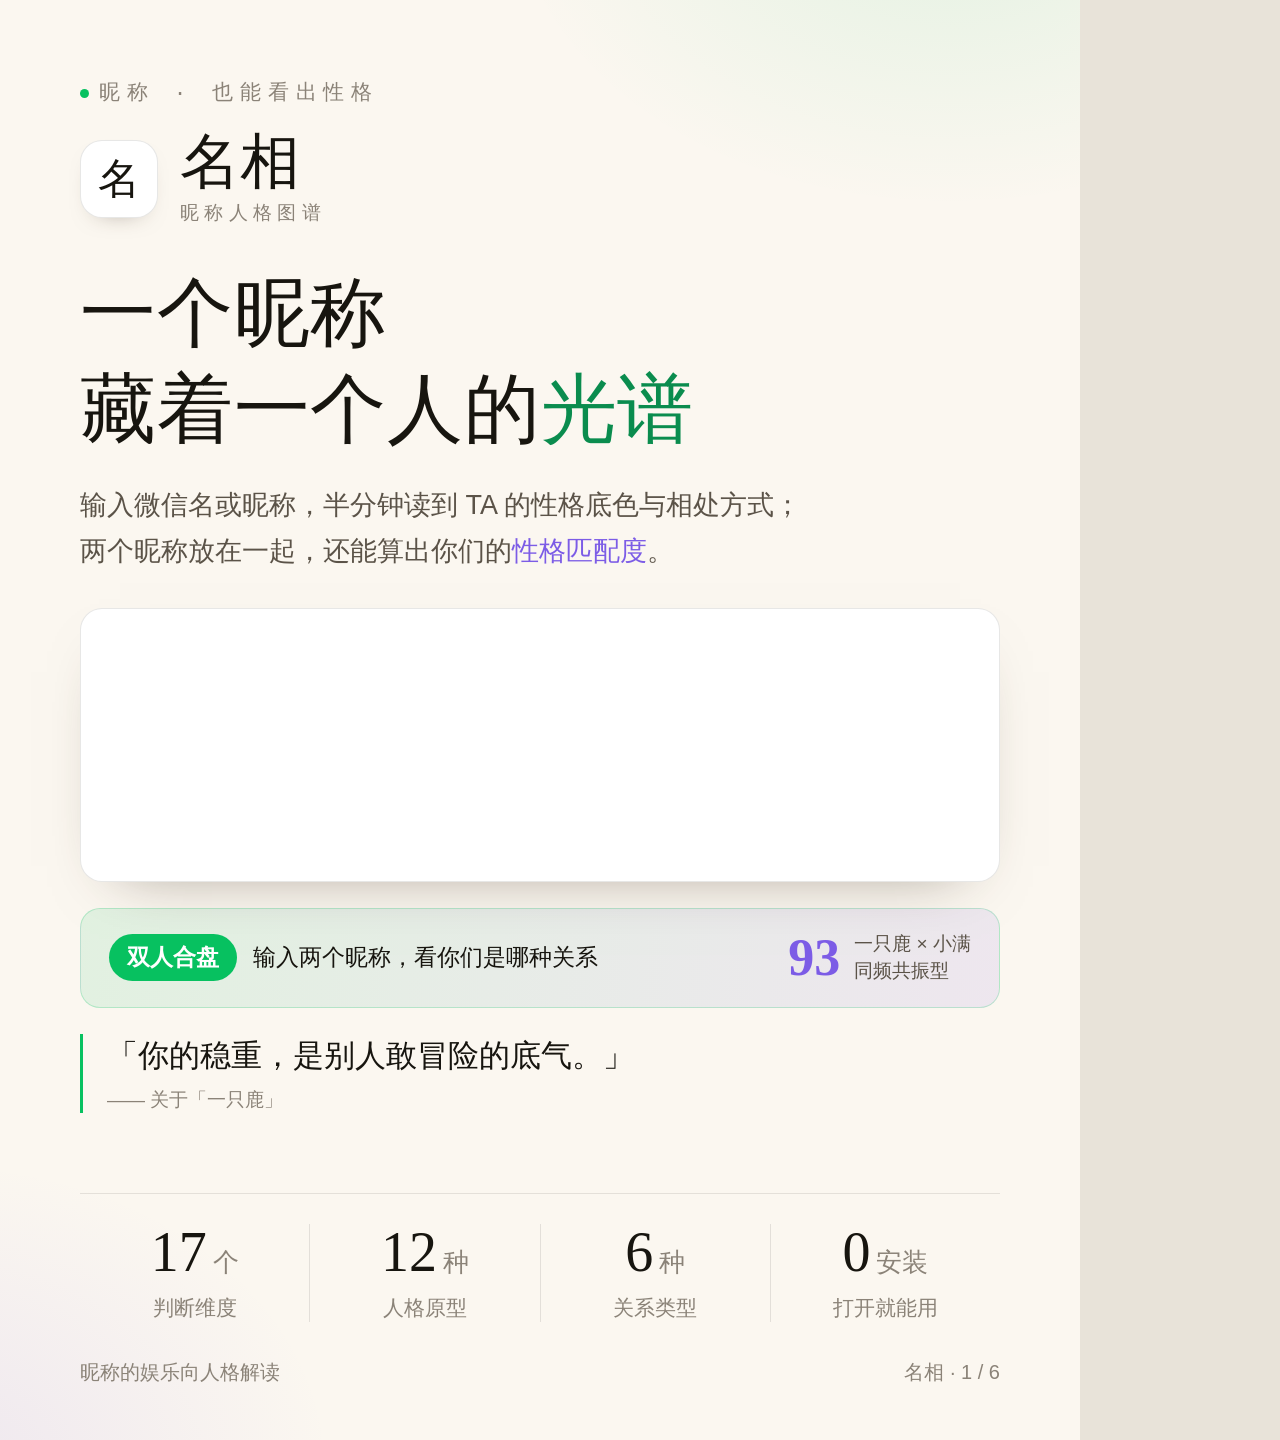
==== commit 1318990e: "feat: 累计解读量改为按天真实累加；新增使用流程图；宣传图文案过小红书合规" ====
--- a/promo/cards.html
+++ b/promo/cards.html
@@ -8,14 +8,14 @@
 <body>
 
 <section class="card" id="c1">
-  <p class="eyebrow"><span class="dot"></span>微信名 · 昵称也能读人</p>
+  <p class="eyebrow"><span class="dot"></span>昵称 · 也能看出性格</p>
   <div class="brandrow" style="margin-top:26px">
     <div class="brandmark">名</div>
     <div class="brandtxt"><b>名相</b><i>昵称人格图谱</i></div>
   </div>
 
   <h1 class="h1" style="margin-top:40px">一个昵称<br>藏着一个人的<em>光谱</em></h1>
-  <p class="sub" style="margin-top:24px;max-width:880px">输入微信名或昵称，3 秒读出 TA 的性格底色、人品牌照；<br>两个昵称放在一起，还能算出你们的<em style="font-style:normal;color:var(--purple)">性格匹配度</em>。</p>
+  <p class="sub" style="margin-top:24px;max-width:880px">输入微信名或昵称，半分钟读到 TA 的性格底色与相处方式；<br>两个昵称放在一起，还能算出你们的<em style="font-style:normal;color:var(--purple)">性格匹配度</em>。</p>
 
   <div class="shot" style="width:920px;height:274px;margin-top:34px">
     <div class="shot-in" style="--iw:1040px;--k:.8835"><img src="assets/hero.png" alt=""></div>
@@ -44,7 +44,7 @@
     <div class="stat"><b>0<i>安装</i></b><span>打开就能用</span></div>
   </div>
 
-  <div class="foot"><span>微信名 / 昵称的娱乐向人格解读</span><span>名相 · 1 / 6</span></div>
+  <div class="foot"><span>昵称的娱乐向人格解读</span><span>名相 · 1 / 6</span></div>
 </section>
 
 <section class="card" id="c2">
@@ -136,7 +136,7 @@
       <span style="font-size:21px;color:var(--ink2);background:var(--paper);border:1px solid var(--line);border-radius:999px;padding:9px 17px">可爱的小钝角</span>
       <span style="font-size:21px;color:var(--ink2);background:var(--paper);border:1px solid var(--line);border-radius:999px;padding:9px 17px">压力下的反应</span>
       <span style="font-size:21px;color:var(--ink2);background:var(--paper);border:1px solid var(--line);border-radius:999px;padding:9px 17px">适合深交的人</span>
-      <span style="font-size:21px;color:var(--ink2);background:var(--paper);border:1px solid var(--line);border-radius:999px;padding:9px 17px">最佳拍档</span>
+      <span style="font-size:21px;color:var(--ink2);background:var(--paper);border:1px solid var(--line);border-radius:999px;padding:9px 17px">合拍搭档</span>
     </div>
   </div>
 
@@ -145,7 +145,7 @@
     <p style="font-size:20px;color:var(--ink3);margin-top:10px">—— 安静的秩序 · 守序者的金句</p>
   </div>
 
-  <div class="foot"><span>按昵称生成，同一昵称永远同一结果</span><span>3 / 6</span></div>
+  <div class="foot"><span>按昵称生成 · 同一昵称结果一致</span><span>3 / 6</span></div>
 </section>
 
 <section class="card" id="c4">
@@ -218,7 +218,7 @@
       <div>
         <div class="nm"><em>🐶</em>老张</div>
         <div class="ar">人形充电宝 · B 慢热型宝藏</div>
-        <div class="meta"><s>主导 S 33%</s><s>深交指数 78</s><s>治愈系 · 默默的热情</s></div>
+        <div class="meta"><s>主导 S 33%</s><s>深交指数 78</s><s>陪伴型 · 默默的热情</s></div>
       </div>
     </div>
 
@@ -234,7 +234,7 @@
 
   <div style="margin-top:auto;margin-bottom:124px;background:#fff;border:1px solid var(--line);border-radius:18px;padding:26px 30px;display:flex;gap:20px;align-items:center">
     <span style="font-family:var(--mono);font-size:19px;color:var(--green-d);letter-spacing:.1em;white-space:nowrap">稳定可复现</span>
-    <span style="font-size:22px;color:var(--ink2);line-height:1.6">同一昵称永远得到同一份结果：哈希 + 种子随机，刷新一百次也不会变脸。</span>
+    <span style="font-size:22px;color:var(--ink2);line-height:1.6">同一昵称每次都得到同一份结果：哈希 + 种子随机，刷新一百次也不会变脸。</span>
   </div>
 
   <div class="foot"><span>娱乐向解读，不对应任何真实测评结论</span><span>5 / 6</span></div>
@@ -243,7 +243,7 @@
 <section class="card" id="c6">
   <p class="eyebrow"><span class="dot"></span>双人合盘</p>
   <h2 class="h2" style="margin-top:26px;font-size:56px">两个人合不合<br>看<em style="font-style:normal;color:var(--purple)">性格匹配度</em></h2>
-  <p class="tagline" style="margin-top:18px">输入两个昵称，3 秒出匹配分：不是星座，是性格数据算出来的。</p>
+  <p class="tagline" style="margin-top:18px">输入两个昵称，半分钟出匹配分：不看感觉，只看性格数据的契合度。</p>
 
   <div class="shot" style="width:920px;height:578px;margin-top:30px;border-radius:18px">
     <div class="shot-in" style="--iw:1120px;--k:.92;--x:-36.6px;--y:0px"><img src="assets/duo.png" alt=""></div>
@@ -266,7 +266,7 @@
     <div class="ptype"><i>🌱</i><b>互相成就型</b></div>
   </div>
 
-  <div class="foot"><span>无需安装 · 无需登录 · 免费</span><span>名相 · 6 / 6</span></div>
+  <div class="foot"><span>无需安装 · 无需登录 · 打开即用</span><span>名相 · 6 / 6</span></div>
 </section>
 
 <script>
